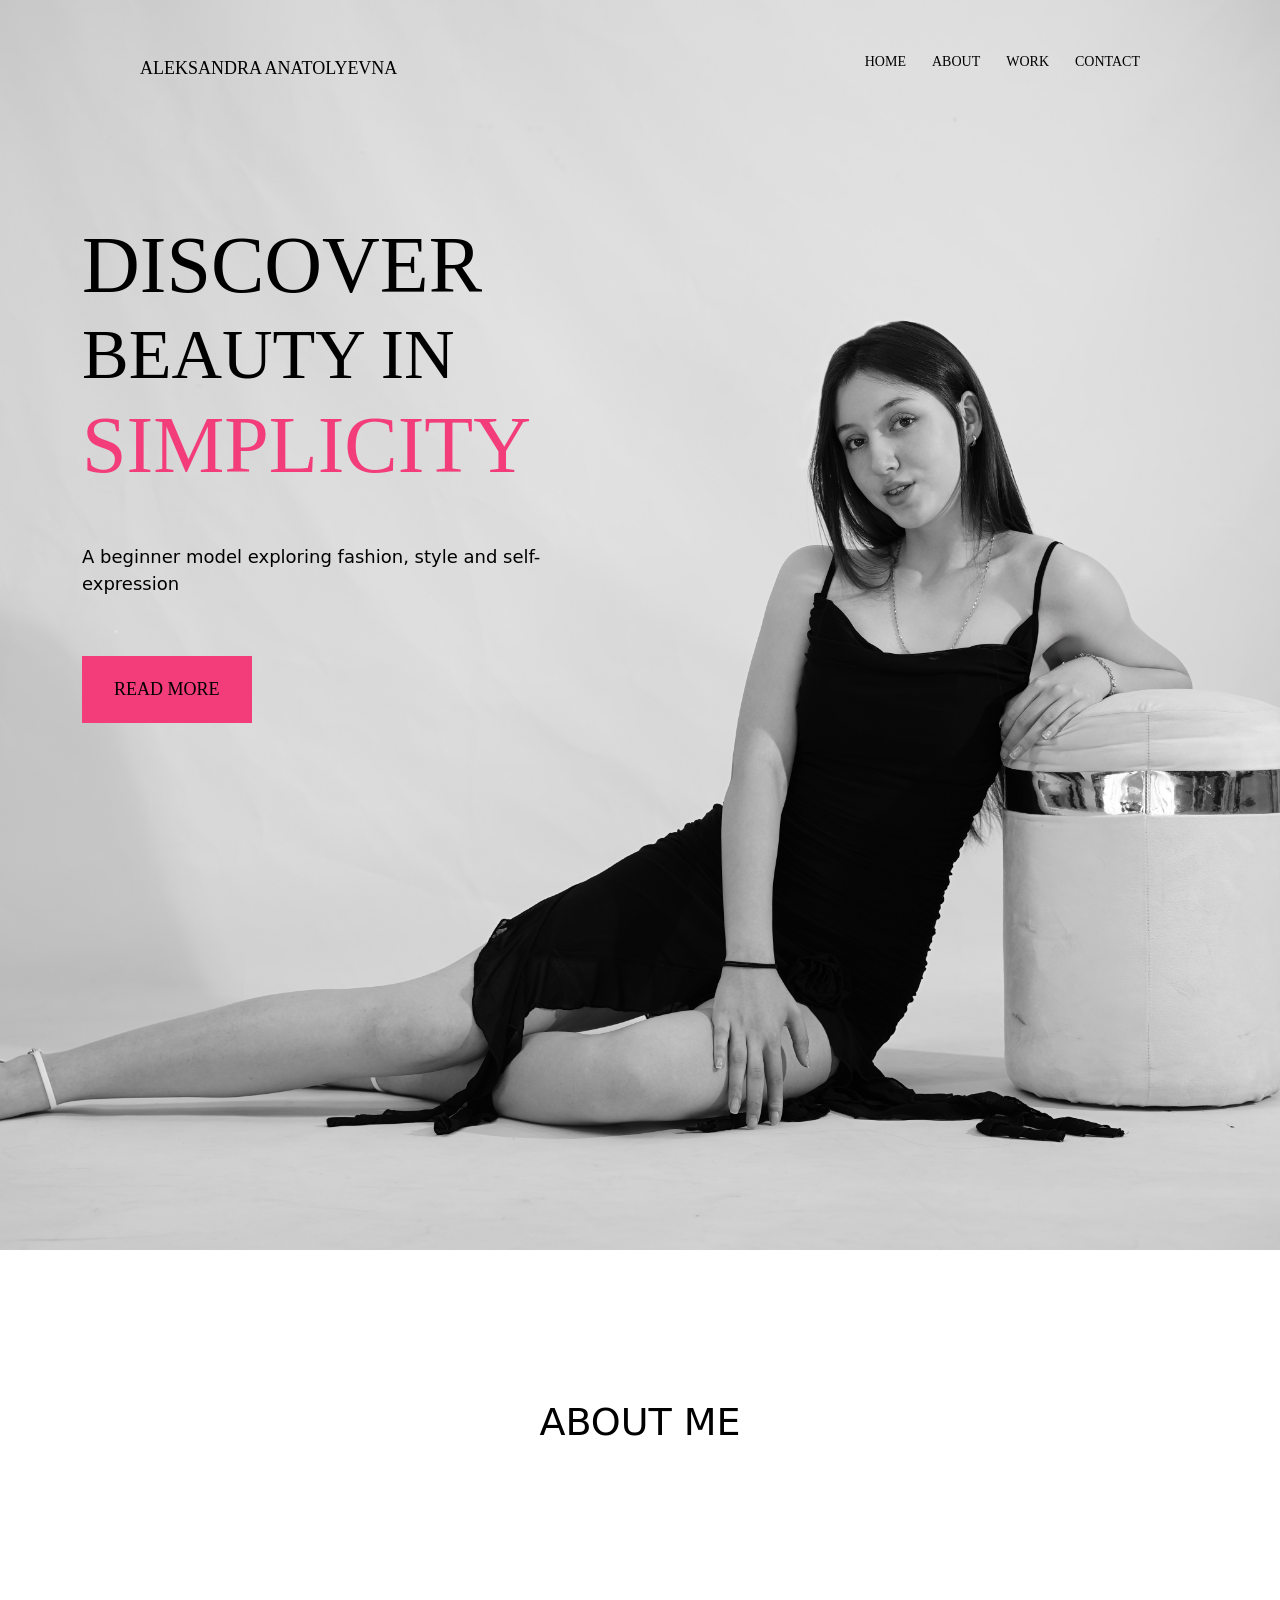
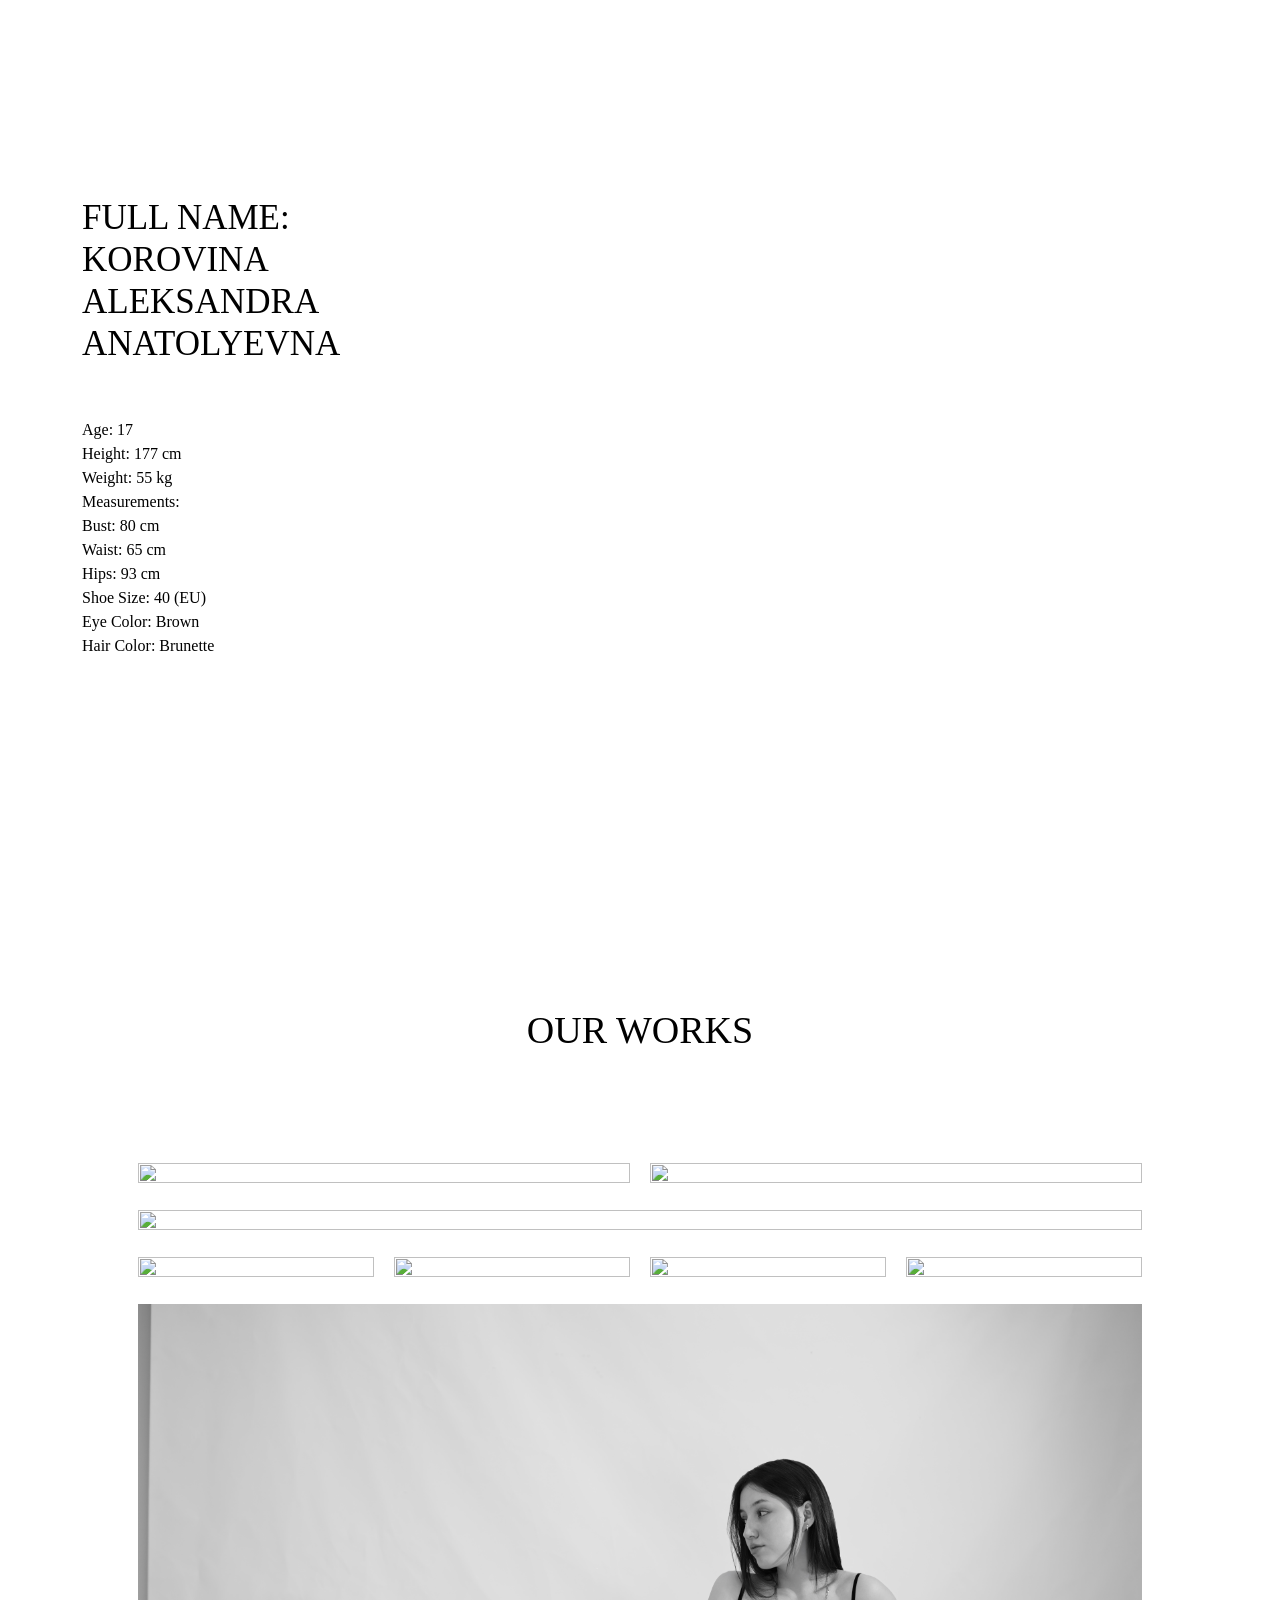
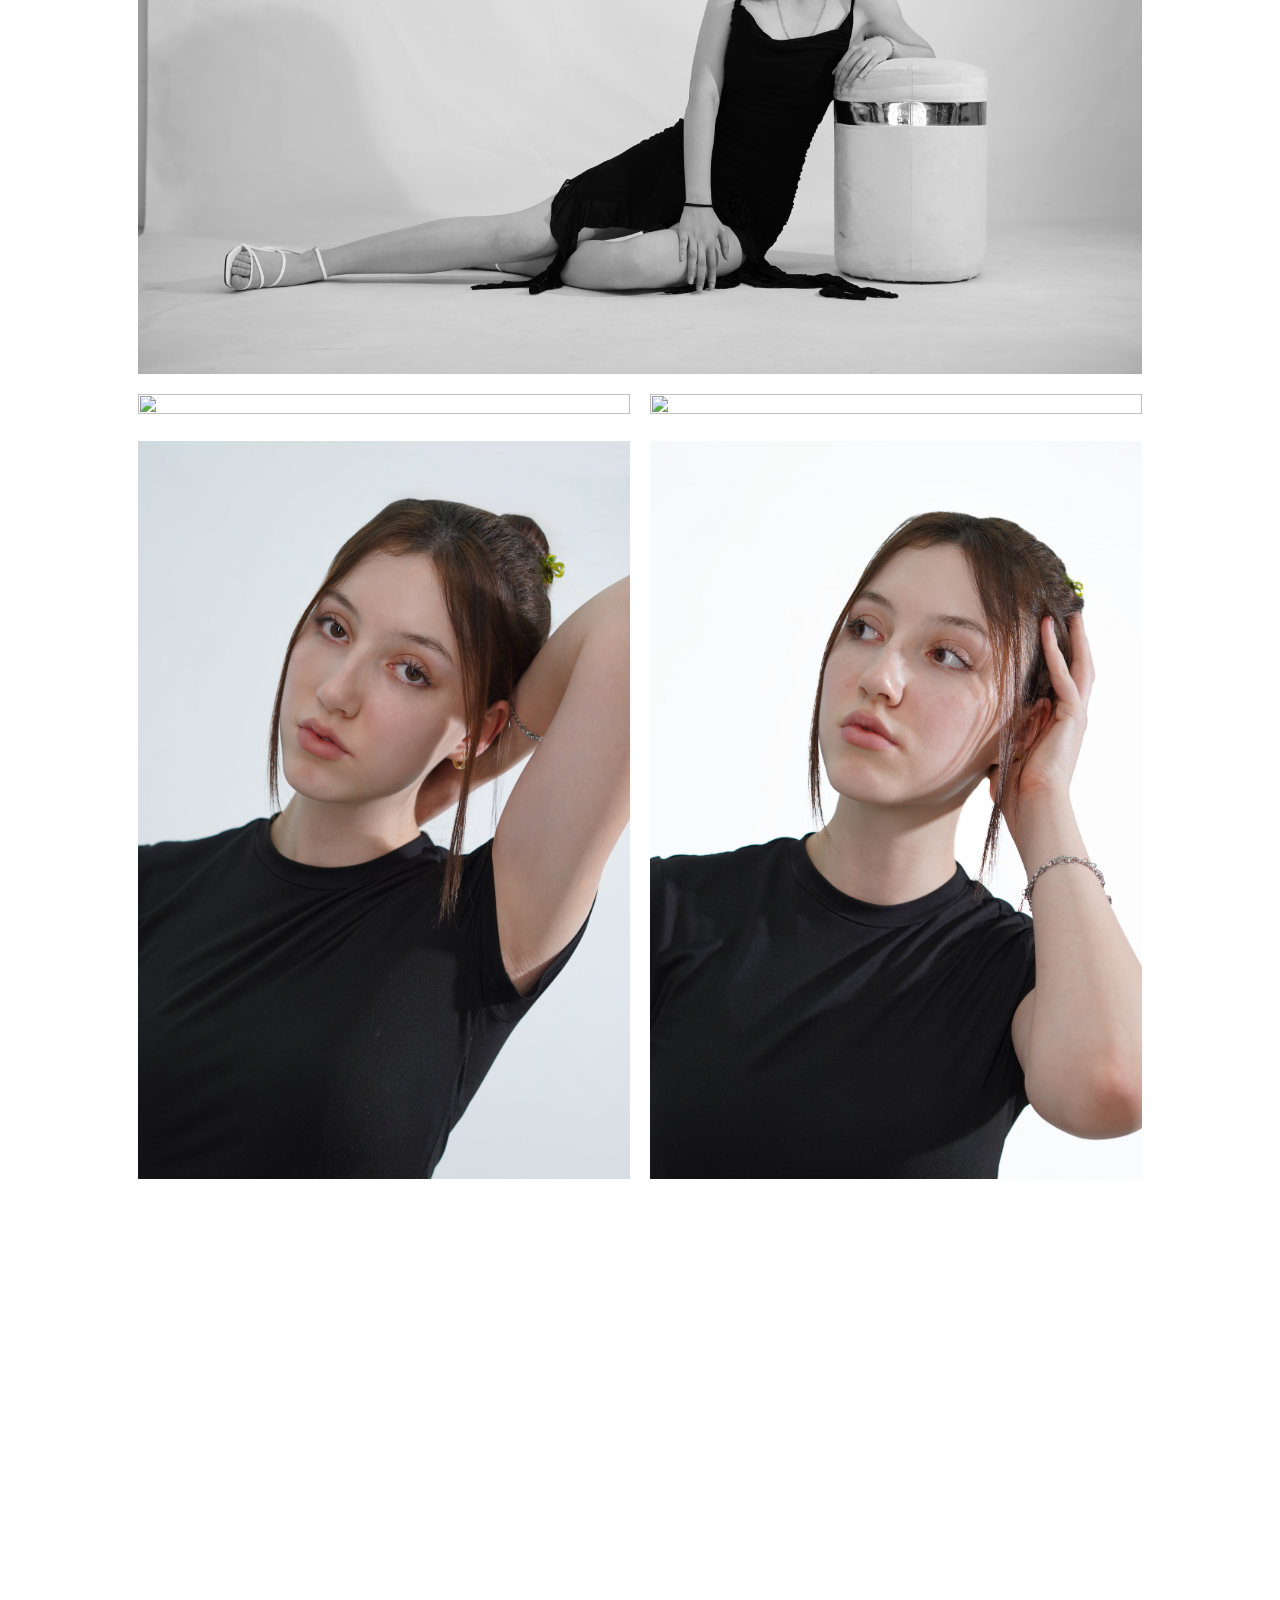
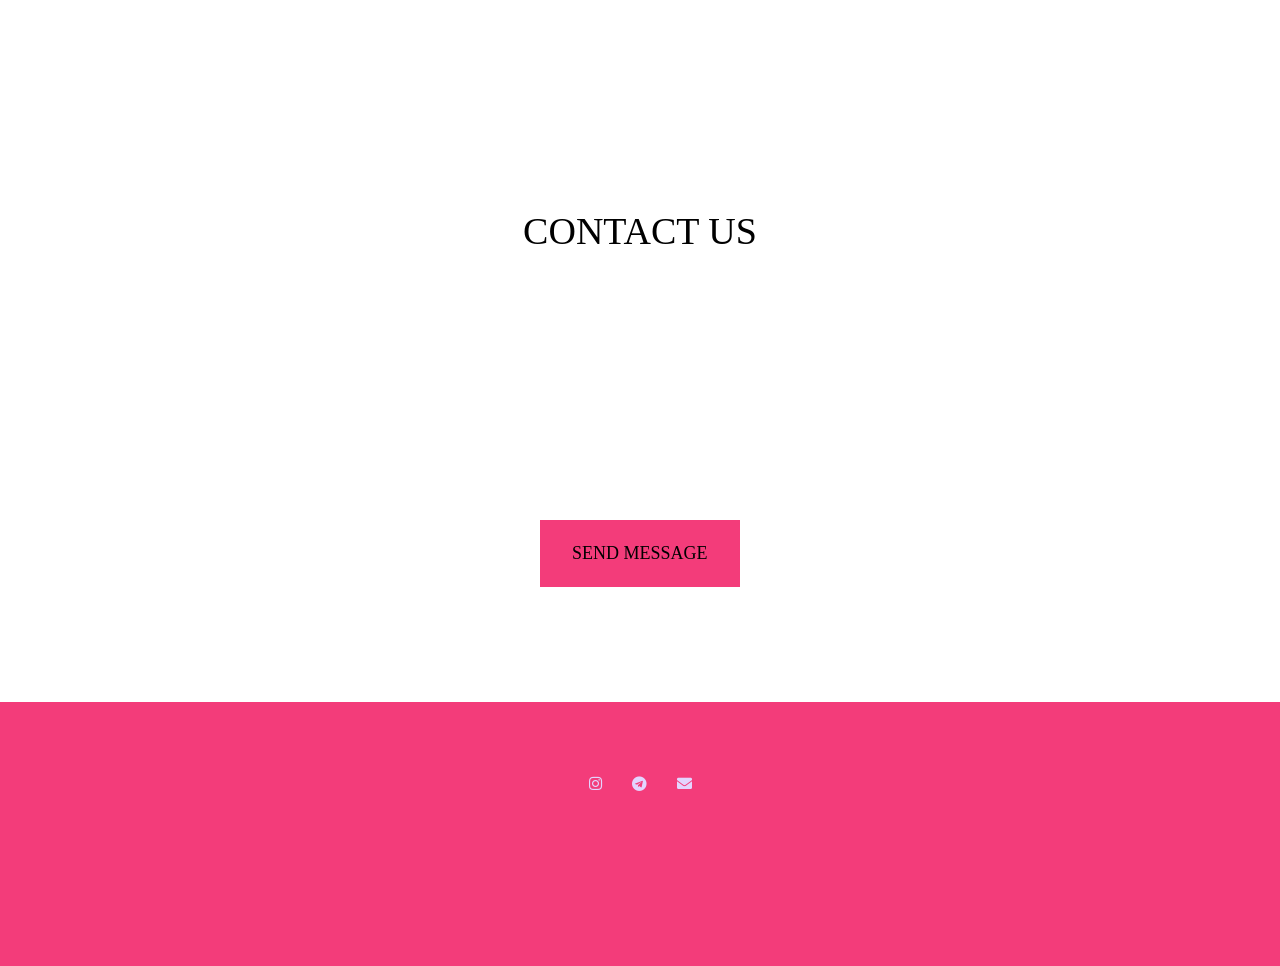
==== index.html @ 11d083a1 "index.html" ====
<!DOCTYPE html>
<html lang="en">
<head>
<meta charset="UTF-8">
<meta name="viewport" content="width=device-width, initial-scale=1.0">
<title>Aleksandra-portfolio</title>
<link rel="icon" href="favicon.ico" type="img/Саня/Иконка.ico">
<link rel="stylesheet" href="css/all.css">
<link rel="stylesheet" href="css/bootstrap.css">
<link rel="stylesheet" href="css/fonts.css">
<link rel="stylesheet" href="css/style.css">
</head>
<body>

<header class="header" id="header_1">
  <div class="header__menu">
    <div class="container">
      <nav class="navbar navbar-expand-lg navbar-light">
        <div class="container-fluid">
          <a class="navbar-brand header__menu-logo" id="hideMe" href="#">Aleksandra Anatolyevna</a>
          <button class="navbar-toggler" type="button" data-bs-toggle="collapse" data-bs-target="#navbarSupportedContent">
            <span class="far fa-bars header__menu-button"></span>
          </button>
          <div class="collapse navbar-collapse" id="navbarSupportedContent">
            <ul class="header__menu-nav navbar-nav ms-auto mb-2 mb-lg-0">
              <li class="nav-item"><a class="header__nav-link" href="#header_1">home</a></li>
              <li class="nav-item"><a class="header__nav-link" href="#about_1">about</a></li>
              <li class="nav-item"><a class="header__nav-link" href="#works_1">work</a></li>
              <li class="nav-item"><a class="header__nav-link" href="#footer__page_1">contact</a></li>
            </ul>
          </div>
        </div>
      </nav>
    </div>
  </div>

  <div class="container">   
    <div class="header__text">
      <h1 class="header__text-title">
        Discover <span class="header__text-span">beauty in</span>
        <span class="header__text-agency">simplicity</span>
      </h1>
      <p class="header__text-ds">A beginner model exploring fashion, style and self-expression</p>
      <a class="header__text-link" href="#about_1">read more</a>
    </div>
  </div>
</header>

<main class="about" id="about_1">
  <div class="container">
    <h2 class="about__title">about me</h2>
    <div class="row justify-content-xl-between justify-content-lg-between">
      <div class="col-xl-3 col-lg-4 col-md-6">
        <h3 class="about__text-title">Full Name:<span>Korovina Aleksandra Anatolyevna</span></h3>
        <p class="about__text-ds">
          Age: 17 <br>
          Height: 177 cm<br>
          Weight: 55 kg<br>
          Measurements:<br>
          Bust: 80 cm<br>
          Waist: 65 cm<br>
          Hips: 93 cm<br>
          Shoe Size: 40 (EU)<br>
          Eye Color: Brown<br>
          Hair Color: Brunette<br>
        </p>
      </div>
      <div class="col-xl-6 col-lg-6 col-md-6">
        <img class="about__img" src="img/Саня/9й вроде.jpg" alt="">
      </div> 
    </div>
  </div>
</main>
<section class="works" id="works_1">
  <div class="container">
    <div class="skills__text">
      <h2 class="skills__text-title">Our works</h2>
    </div>
  </div>
  <div class="container-fluid">
    <div class="row">
      <!-- Все блоки с картинками, как у тебя -->
       <div class="col-lg-6 col-md-6 col-6 col-none">
            <div class="works__block">
              <img class="works__block-img" src="img/Саня/Образец.jpg" alt="">
            </div>
          </div>
          <div class="col-lg-6 col-md-6 col-6 col-none">
            <div class="works__block">
              <img class="works__block-img" src="img/Саня/Второй образец копия.jpg" alt="">
            </div>
          </div>
          <div class="col-lg-12 col-md-12 col-12 col-none">
            <div class="works__block">
              <img class="works__block-img" src="img/Саня/12й образец.jpg" alt="">
            </div>
          </div>
          <div class="col-lg-3 col-md-3 col-6 col-none">
            <div class="works__block">
              <img class="works__block-img" src="img/Саня/Четвертый вариант копия.jpg" alt="">
            </div>
          </div>
          <div class="col-lg-3 col-md-3 col-6 col-none">
            <div class="works__block">
              <img class="works__block-img" src="img/Саня/Образец 5 второй вариант.jpg" alt="">
            </div>
          </div>
          <div class="col-lg-3 col-md-3 col-6 col-none">
            <div class="works__block">
              <img class="works__block-img" src="img/Саня/13йпример.jpg" alt="">
            </div>
          </div>
          <div class="col-lg-3 col-md-3 col-6 col-none">
            <div class="works__block">
              <img class="works__block-img" src="img/Саня/Образец 3.jpg" alt="">
            </div>
          </div>
          <div class="col-lg-12 col-md-12 col-12 col-none">
            <div class="works__block">
              <img class="works__block-img" src="img/Саня/11й образец.jpg" alt="">
            </div>
          </div>
          <div class="col-lg-6 col-md-6 col-6 col-none">
            <div class="works__block">
              <img class="works__block-img" src="img/Саня/15й образец.jpg" alt="">
            </div>
          </div>
          <div class="col-lg-6 col-md-6 col-6 col-none">
            <div class="works__block">
              <img class="works__block-img" src="img/Саня/14й образец.jpg" alt="">
            </div>
          </div>
          <div class="col-lg-6 col-md-6 col-6 col-none">
            <div class="works__block">
              <img class="works__block-img" src="img/Саня/образец 8 второй варик.jpg" alt="">
            </div>
          </div>
          <div class="col-lg-6 col-md-6 col-6 col-none">
            <div class="works__block">
              <img class="works__block-img" src="img/Саня/образец семь второй варик.jpg" alt="">
            </div>
          </div>
      <!-- Добавь остальные картинки как было -->
    </div>
  </div>
</section>

<section class="form" id="form_1">
  <div class="container">
    <div class="proces__text">
      <h2 class="proces__text-title">contact us</h2>
    </div>
    <form action="">
      <div class="row">
        <a class="form__button" href="#" onclick="openEmail(event)"
     target="_blank"
     rel="noopener noreferrer"
     title="Написать мне на почту">send message</a>
      </div>
    </form>
  </div>
</section>
<footer class="footer__page" id="footer__page_1">
  <div class="container">
    <div class="row">
      <div class="col-lg-12 col-md-12 col-sm-12 col-12">
        <ul class="footer__page-ul2">
          <li class="footer__page-li2"><a href="https://www.instagram.com/sani.glow_?utm_source=qr&igsh=MTFnYnVkaXpocWt5dw==" target="_blank"><i class="fab fa-instagram"></i></a></li>
          <li class="footer__page-li2"><a href="https://t.me/Goos_love" target="_blank"><i class="fab fa-telegram"></i></a></li>
          <li class="footer__page-li2">
  <a href="#" onclick="openEmail(event)"
     target="_blank"
     rel="noopener noreferrer"
     title="Написать мне на почту">
    <i class="fas fa-envelope"></i>
  </a>
</li>
          <!-- <li class="footer__page-li2"><i class="fab fa-google"></i></li>
          <li class="footer__page-li2"><i class="fab fa-youtube"></i></li>
          <li class="footer__page-li2"><i class="fab fa-twitch"></i></li> -->
        </ul>
      </div>
    </div>
  </div>
</footer>

<!-- Модалка -->
<div id="imageModal" class="image-modal">
  <span class="modal-close">&times;</span>
  <img id="modalImg">
</div>

<script src="js/bootstrap.js"></script>
<script src="js/script.js"></script>
<script>
  // navbar hide/show
  const sections = document.querySelectorAll('#about_1, #works_1, #form_1, #footer__page_1');
  const element = document.querySelector('#hideMe');
  const visibleSections = new Set();

  const observer = new IntersectionObserver((entries) => {
    entries.forEach(entry => {
      if (entry.isIntersecting) visibleSections.add(entry.target);
      else visibleSections.delete(entry.target);
    });
    element.classList.toggle('hidden', visibleSections.size > 0);
  }, { threshold: 0, rootMargin: "-15% 0px -125% 0px" });

  sections.forEach(section => observer.observe(section));

  // photo modal
  const galleryImages = document.querySelectorAll('.container-fluid .works__block img');
  const modal = document.getElementById('imageModal');
  const modalImg = document.getElementById('modalImg');
  const modalClose = modal.querySelector('.modal-close');

  galleryImages.forEach(img => {
    img.style.cursor = 'pointer';
    img.addEventListener('click', (e) => {
      e.preventDefault();
      e.stopPropagation();
      modal.style.display = 'flex';
      modalImg.src = img.src;
    });
  });

  modalClose.addEventListener('click', () => { modal.style.display = 'none'; });
  modal.addEventListener('click', e => { if(e.target === modal) modal.style.display = 'none'; });
</script>

  <script>
function openEmail(e) {
  e.preventDefault();

  var email = "korovinaaleksandra38@gmail.com";

  // Определяем мобильное устройство
  var isMobile = /Android|iPhone|iPad|iPod/i.test(navigator.userAgent);

  if (isMobile) {
    // На телефоне открываем почтовое приложение
    window.location.href = "mailto:" + email;
  } else {
    // На ПК открываем Gmail web
    window.open(
      "https://mail.google.com/mail/?view=cm&fs=1&to=" + email,
      "_blank",
      "noopener,noreferrer"
    );
  }
}
</script>

</body>
</html>
---- css/fonts.css ----
@font-face{
    font-family: 'Bold';
    src: url(../fonts/ProximaNova-Bold.ttf)
}
@font-face{
    font-family: 'Regular';
    src: url(../fonts/ProximaNova-Regular.ttf)
}
---- css/style.css ----
@import 'fonts.css';

* {
  margin: 0;
  padding: 0;
  box-sizing: border-box;
}

body { 
  min-width: 320px;
}

:root {
  --b: 'Bold';
  --rg: 'Regular';
}

h1, h2, h3, h4, h5, h6, a, p, ul {
  margin: 0;
  padding: 0;
  list-style: none;
  text-decoration: none;
}

.col-none { padding: 0; }

/* Smooth scrolling */
html { scroll-behavior: smooth; }

#header_1, #about_1, #works_1, #proces_1, #speach_1, #form_1, #footer__page_1 {
  scroll-margin-top: 100px;
}

/* Header */
.header{
    background: url(../img/Саня/10й\ образец.jpg) no-repeat center/cover;
    height: 1250px;
    width: 100%;
    padding-top: 50px;
    position: relative;
}

.heaader404{
    background: url(../img/Саня/11й\ образец.jpg) no-repeat center/cover;
    height: 1250px;
    width: 100%;
    padding-top: 50px;
    position: relative;
}

.heaader{
    background: url(../img/Саня/10й\ образец.jpg) no-repeat center/cover;
    height: 1250px;
    width: 100%;
    padding-top: 50px;
    position: relative;
}

.header__menu{
    position: absolute;
    top: 50px;
    width: 100%;
}


.header__menu .navbar{
    /* border-bottom: 1px solid #000000;
    border-top: 1px solid #000000; */
    position: fixed;
    top: 1;
    left: 0;
    width: 100%;
    z-index: 1000;
    padding: 10%;
    padding-top: 0%;
}


.header__menu-logo{
    font-size: 18px;
    color: #000000 !important;
    font-family: var(--b);
    text-transform: uppercase;
}

.header__nav-link{
    font-size: 14px;
    color: #000000 !important;
    text-transform: uppercase;
    font-family: var(--b);
    margin-left: 26px;
    display: flex;
    flex-direction: column;
    justify-content: center;
    align-items: center;
    
}

.header__nav-link::after{
    content: '';
    width: 19px;
    height: 1px;
    background: #f33c7a;
    display: flex;
    margin-top: 13px;
    transform: scale(0);
    transition: 0.5s;
}
.header__nav-link:hover::after{
    transform: scale(1)
}


.header__menu-button{
    font-size: 30px;
    color: #000000;
}

.navbar-light .navbar-toggler {
    color: transparent !important;
    border-color: transparent !important;
    outline: none !important;
}



.header__text-title{
    font-size: 80px;
    color: #000000 ;
    text-transform: uppercase;
    font-family: var(--rg);
    display: flex;
    flex-direction: column;
}

.header__text-span{
    font-size: 70px;
    color: #000000;
    font-family: var(--b);
    
}

.header__text-agency{
    font-family: var(--b);
    color: #f33c7a;
}

.header__text-ds{
    font-size: 18px;
    color: #000000;
    max-width: 500px;
    width: 100%;
    margin-top: 50px;
}

.header__text-link{
    font-size: 18px;
    color: #000000;
    text-transform: uppercase;
    font-family: var(--b);
    padding: 20px 32px;
    background: #f33c7a;
    display: block;
    margin-top: 59px;
}

.header__text-link:hover{
    color: #ffffff;
    background: #000000;
}

.header__text{
    display: flex;
    flex-direction: column;
    align-items: flex-start;
    margin-top: 15%;
    
}

/* Navbar hide/show */
#hideMe {
  transition: opacity 0.3s ease;
}
.hidden {
  opacity: 0;
  pointer-events: none;
}

/* About */

.about{
    background: #ffffff;
    padding: 150px 0;
}

.about__text-title{
    font-size: 35px;
    color: #000000;
    font-family: var(--rg);
    text-transform: uppercase;
    display: flex;
    flex-direction: column;
    margin-top: 125%;
}

.about__text-ds{
    font-size: 16px;
    color: #000000;
    font-family: var(--rg);
    margin-top: 53px;
}


.about__title{
    font-size: 38px;
    color: #000000;
    text-align: center;
    text-transform: uppercase;
    margin-bottom: 25px;
   
        
}

.about__img{
    padding-top: 20%;
    width: 100%;
}

/* Works */
.skills__text{
    max-width: 346px;
    width: 100%;
    margin: auto;
    text-align: center;
}

.skills__text-title{
    font-size: 38px;
    color: #000000;
    font-family: var(--b);
    text-transform: uppercase;
}

    .works{
        padding-top: 100px;
        padding-bottom: 300px;
        padding-left: 10%;
        padding-right: 10%;
        background: #ffffff;
    }

    .container{
        
        padding-bottom: 100px ;
    }
    
    .works__block{
        position: relative;
        overflow: hidden;
        margin: 10px;
    }
    
    .works__block-img{
        width: 100%;
        transform: scale(1);
        height: 100%;
        object-fit: cover;
        transition: 0.5s;
    }
    
    .works__block:hover .works__block-img{
        transform: scale(1.2);
    }
    
    .works__text{
        margin-bottom: 130px;
    }
    
    .works__block-icon{
        position: absolute;
        width: 100%;
        height: 100%;
        top: 0;
        left: 0;
        background: rgba(0, 0, 0, 0.356);
        font-size: 57px;
        color: #fff;
        display: flex;
        align-items: center;
        justify-content: center;
        opacity: 0;
        transition: 0.5s;
    }
    
    .works__block-icon:hover{
        opacity: 1;
        color: rgba(136, 136, 136, 0.561);
    }
    
    .works__button{
        font-size: 19px;
        color: #000000;
        text-transform: uppercase;
        width: 230px;
        padding: 22px 0;
        background: transparent;
        border: 1px solid #8d8d8d;
        border-radius: 8px;
        margin: 70px auto 0 auto; 
        transition: 0.5s;
    }
    
    .works__button:hover{
        box-shadow: 0 0 15px 5px #a0a0a0;
    }

/* Modal */
#imageModal.image-modal { 
  display: none; 
  position: fixed; 
  inset: 0; 
  background: rgba(0,0,0,0.95); 
  z-index: 9999; 
  justify-content: center; 
  align-items: center; 
}
#imageModal img { max-width: 90%; max-height: 90%; object-fit: contain; }
.modal-close {
  position: absolute;
  top: 20px;
  right: 35px;
  color: #fff;
  font-size: 40px;
  font-weight: bold;
  cursor: pointer;
}

/* Form */

 
    .form{
        background: url(../img/Саня/11й\ образец.jpg) no-repeat center / cover;
        padding: 15px 0; 
        background-attachment: fixed;
    }
    
    .form__input,.form__textarea{
        width: 100%;
        background: #ffffff;
        border: 1px solid #000000;
        padding: 20px;
        font-size: 15px;
        color: #000000;
        margin-top: 35px;
    }
    
    .form__button{
        /* font-size: 18px;
        width: 180px;
        color: #ffffff;
        padding: 20px 0px;
        text-transform: uppercase;
        font-weight: 700;
        background: #f33c7a;
        border: none;
        margin: 30px auto 0 auto; */
        width: 200px;
        font-size: 18px;
        color: #000000;
        text-transform: uppercase;
        font-family: var(--b);
        padding: 20px 32px;
        background: #f33c7a;
        display: block;
        margin: 30px auto 0 auto;
    }

    .form__button:hover{
    color: #ffffff;
    background: #000000;
    
    }

    .proces__text{
        max-width: 470px;
        width: 100%;
        margin: 70px auto 0px auto;
        text-align: center;
    }
    
    .proces__text-title{
        padding-top: 50%;
        padding-bottom: 50%;
        font-size: 38px;
        color: #000000;
        font-family: var(--b);
        text-transform: uppercase;
    }

/* Footer */
.footer__page{
        background: #f33c7a;
    }
    
    .footer__page-ul{
        display: flex;
    }
    .footer__page-li{
        padding: 70px 15px;
    }
    .footer__page-li p{
        color: #e3d5ff;
        font-size: 16px;
    }
    
    .footer__page-ul2{
        display: flex;
        /* justify-content: flex-end; */
        justify-content: center;
    }
    .footer__page-li2{
        padding: 70px 15px;
    }
    .footer__page-li2 i{
        color: #e3d5ff;
        font-size: 25px;
    }
    
    .footer__page-img{
        padding-top:70px; 
    }
    .lifecontact{
        margin-bottom: 130px;
        margin-top: 100px;
    }

/* Responsive */
@media (max-width: 1400px){
   
        .footer__page-ul{
            justify-content: center;
        }
        .footer__page-li p{
         font-size: 10px;
        }
        
        .footer__page-ul2{
           justify-content: center; 
        }
        
        .footer__page-li2 i{
            font-size: 15px;
        }
    }

@media (max-width:1200px){
    .header__text-ds{
        font-size: 15px;
    }
        .about__text-title{
            margin-top: 100px;
        }
     }
     @media (max-width:1200px){
         .imgcol{
             display: flex !important;
             justify-content: center !important;
             padding: 20px 0;
         }
         .header{
    background: url(../img/Саня/10й\ образец.jpg) no-repeat center/cover;
    height: 100%;
    width: 100%;
    padding-top: 50px;
    position: relative;

    }
     }

@media (max-width: 991px) {

    .header__text-ds{
        font-size: 10px;
    }
    .header__menu-nav{
        background: #ffffff;
        border-radius: 5px;
        padding: 25px;
        }
        
        .about__text-title{
            margin-top: 20% ;
        }
        .heaader{
            height: 600px;
        }
        .footer__page-img3{
            display: flex;
            justify-content: center; 
        }
        .header{
    background: url(../img/Саня/10й\ образец.jpg) no-repeat center/cover;
    height: 100%;
    width: 100%;
    padding-top: 50px;
    position: relative;

    }
}

@media (max-width: 767px){
    .header__text-title{
        font-size: 40px;
    }
    
    .header__text-span{
        font-size: 30px;
    }
    
    .header__text-ds{
        font-size: 15px;
        margin-top: 11px;
    }

    .header__text-link{
        font-size: 15px;
        padding: 15px 25px;
        margin-top: 30px;
    }
    .about__text-title{
        text-align: center;
        font-size: 30px;
    }
   .about__text-ds{
        text-align: center;
        margin-top: 10px;
        margin-bottom: 20px;
    }
    

    .header__menu-logo{
    font-size: 70%;
   }
   .header__text-title{
    font-size: 100%;
   }
   .header__text-span{
    font-size: 70%;
   }

   .header__text-ds{
    font-size: 50%;
   }

   .header__text-link{
    font-size: 50%;
   }

   .header{
    background: url(../img/Саня/10й\ образец.jpg) no-repeat center/cover;
    height: 100%;
    width: 100%;
    padding-top: 50px;
    position: relative;

    }

    .header__text {
        padding-left: 10%;
    }

}

@media (max-width: 575px){

    .header__text-ds{
        font-size: 5px;
    }
    .about__text-title{
        text-align: center;
        font-size: 30px;
    }
    
    .about__text-ds{
        text-align: center;
        margin-top: 10px;
        margin-bottom: 20px;
    }
    .about{
        padding: 50px 0;
    }
    .proces__centre{
        text-align: center;
    }
    
    .proces__ds{
        margin: 25px auto 0 auto;
    } 
    .skills__title{
        width: 130px;
        height: 130px;
    }
    .skills__title::after{
        width: 130px;
        height: 130px;
    }
}
@media (max-width: 501px){
    .aboutphoto__title{
        font-size: 100px;
    }
    .page__header-h1{
        font-size: 40px;
    }
}

@media (max-width: 426px){
   .header__menu-logo{
    font-size: 70%;
   }
   .header__text-title{
    font-size: 100%;
   }
   .header__text-span{
    font-size: 70%;
   }

   .header__text-ds{
        font-size: 5px;
    }

   .header__text-link{
    font-size: 50%;
   }

   .header{
    background: url(../img/Саня/10й\ образец.jpg) no-repeat center/cover;
    height: 100%;
    width: 100%;
    padding-top: 50px;
    position: relative;

    }
    .form{
        background: url(../img/Саня/11й\ образец.jpg) no-repeat center / cover;
        height: 500px;
        width: 100%;
        position: relative;
        background-attachment: local;
    }
    .proces__text-title{
        font-size: 80%;
        padding-top: 20%;
        padding-bottom: 20%;

    }
    .form__button{
        width: 200px;
        font-size: 18px;
        color: #000000;
        text-transform: uppercase;
        font-family: var(--b);
        padding: 20px 32px;
        background: #f33c7a;
        display: block;
        margin: 30px auto 30px auto; 
    }
}
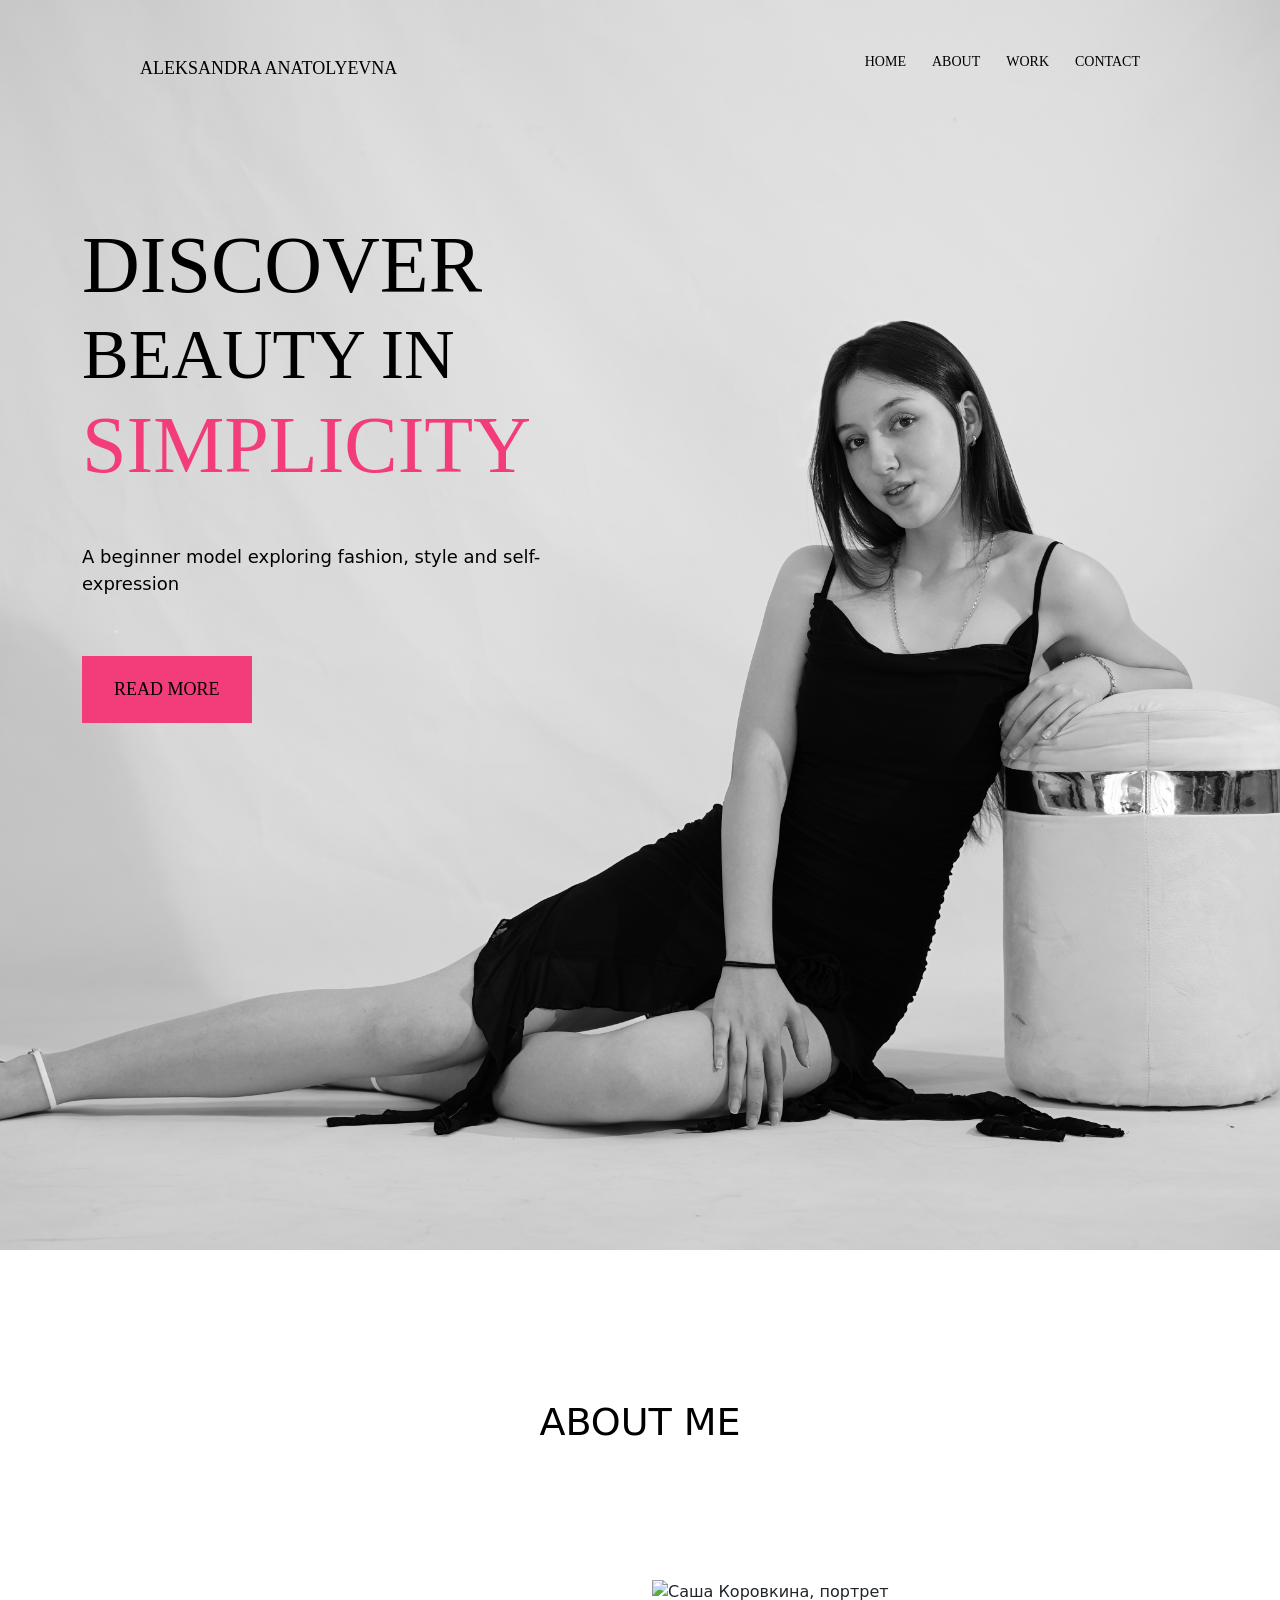
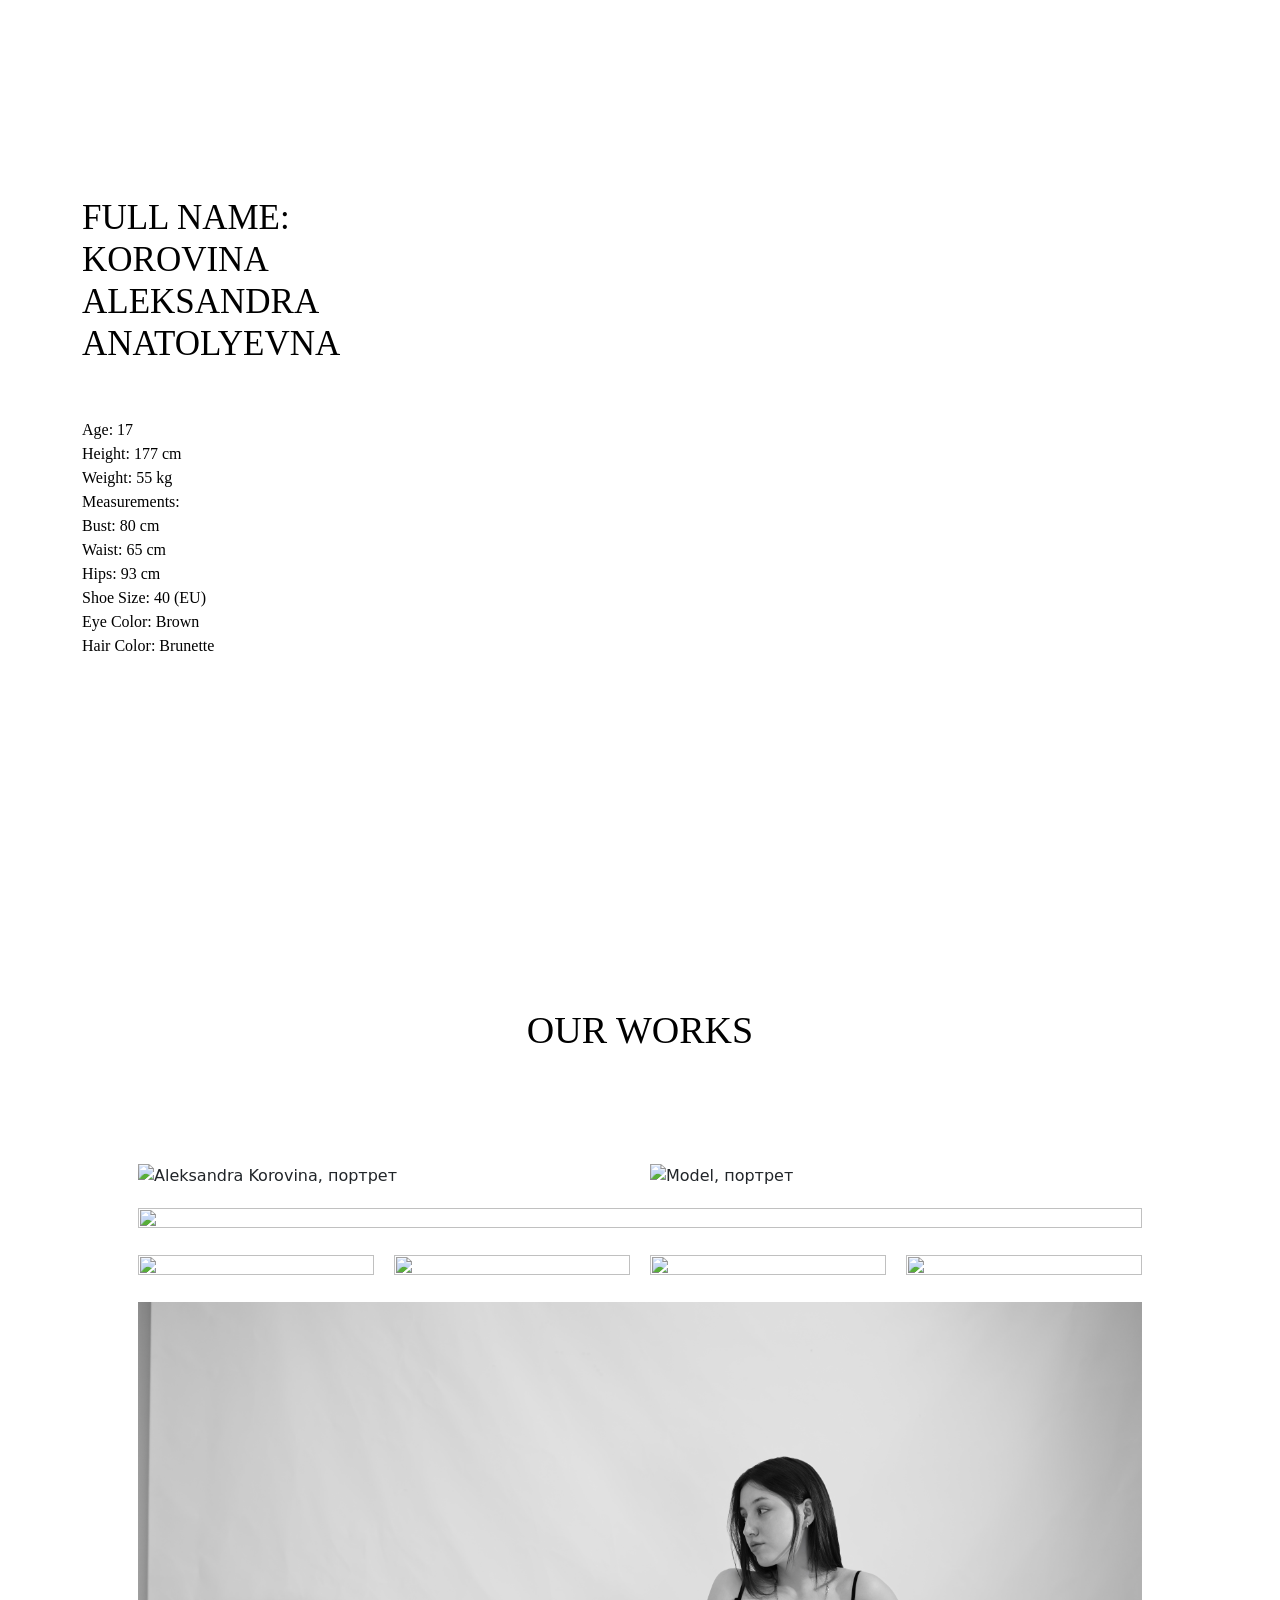
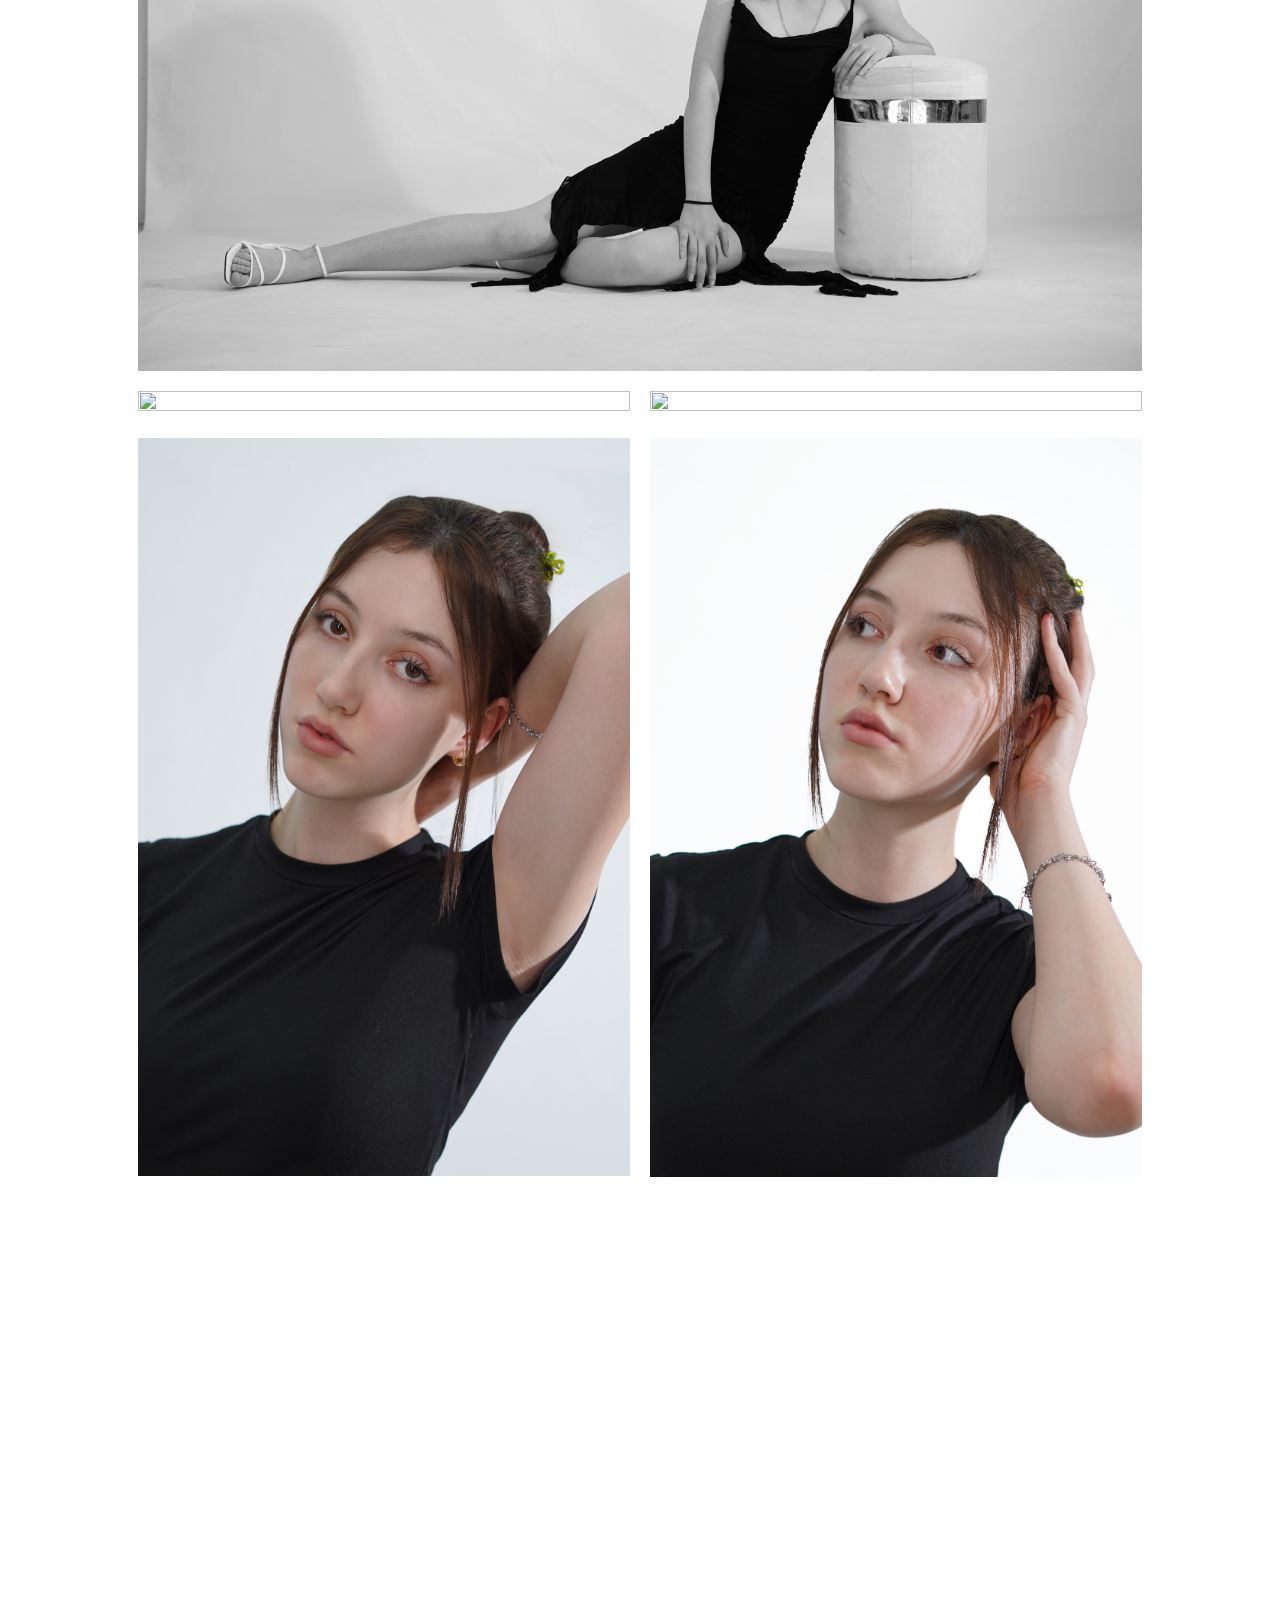
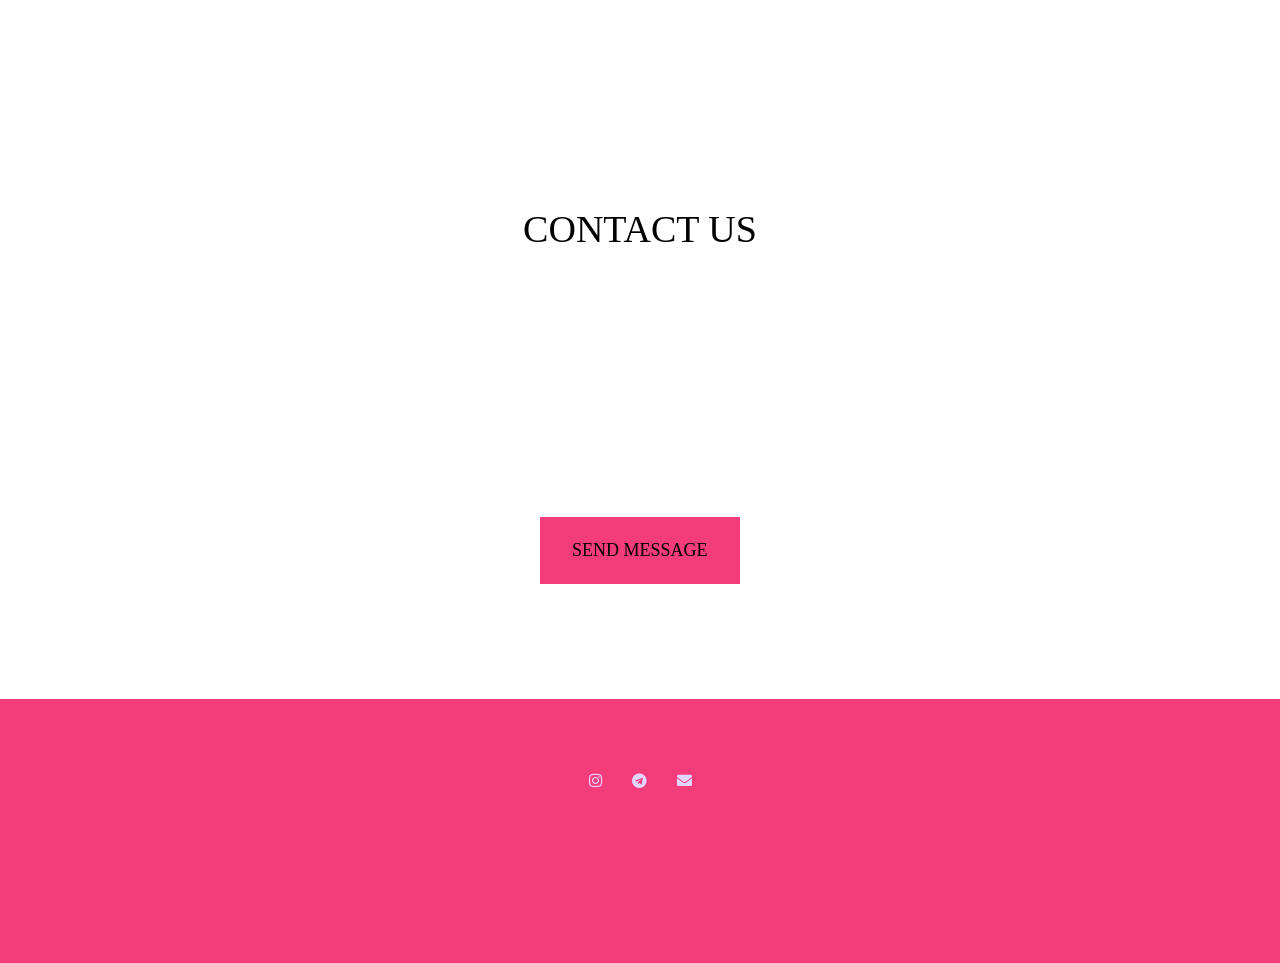
==== commit 0a8ee2f4: "index.html" ====
--- a/index.html
+++ b/index.html
@@ -3,8 +3,9 @@
 <head>
 <meta charset="UTF-8">
 <meta name="viewport" content="width=device-width, initial-scale=1.0">
+<meta name="description" content="Портфолио Саши Коровкиной: модели, фотографии, проекты, Portfolio, Model, Modeling, Aleksandra Korovina, Sasha Korovina, Sasha Model, Aleksandra Model, Aleksandra Anatolyevna.">
 <title>Aleksandra-portfolio</title>
-<link rel="icon" href="favicon.ico" type="img/Саня/Иконка.ico">
+<link rel="icon" href="img/Саня/Иконка.ico">
 <link rel="stylesheet" href="css/all.css">
 <link rel="stylesheet" href="css/bootstrap.css">
 <link rel="stylesheet" href="css/fonts.css">
@@ -66,7 +67,7 @@
         </p>
       </div>
       <div class="col-xl-6 col-lg-6 col-md-6">
-        <img class="about__img" src="img/Саня/9й вроде.jpg" alt="">
+        <img class="about__img" src="img/Саня/9й вроде.jpg" alt="Саша Коровкина, портрет">
       </div> 
     </div>
   </div>
@@ -82,12 +83,12 @@
       <!-- Все блоки с картинками, как у тебя -->
        <div class="col-lg-6 col-md-6 col-6 col-none">
             <div class="works__block">
-              <img class="works__block-img" src="img/Саня/Образец.jpg" alt="">
-            </div>
-          </div>
-          <div class="col-lg-6 col-md-6 col-6 col-none">
-            <div class="works__block">
-              <img class="works__block-img" src="img/Саня/Второй образец копия.jpg" alt="">
+              <img class="works__block-img" src="img/Саня/Образец.jpg" alt="Aleksandra Korovina, портрет">
+            </div>
+          </div>
+          <div class="col-lg-6 col-md-6 col-6 col-none">
+            <div class="works__block">
+              <img class="works__block-img" src="img/Саня/Второй образец копия.jpg" alt="Model, портрет">
             </div>
           </div>
           <div class="col-lg-12 col-md-12 col-12 col-none">
